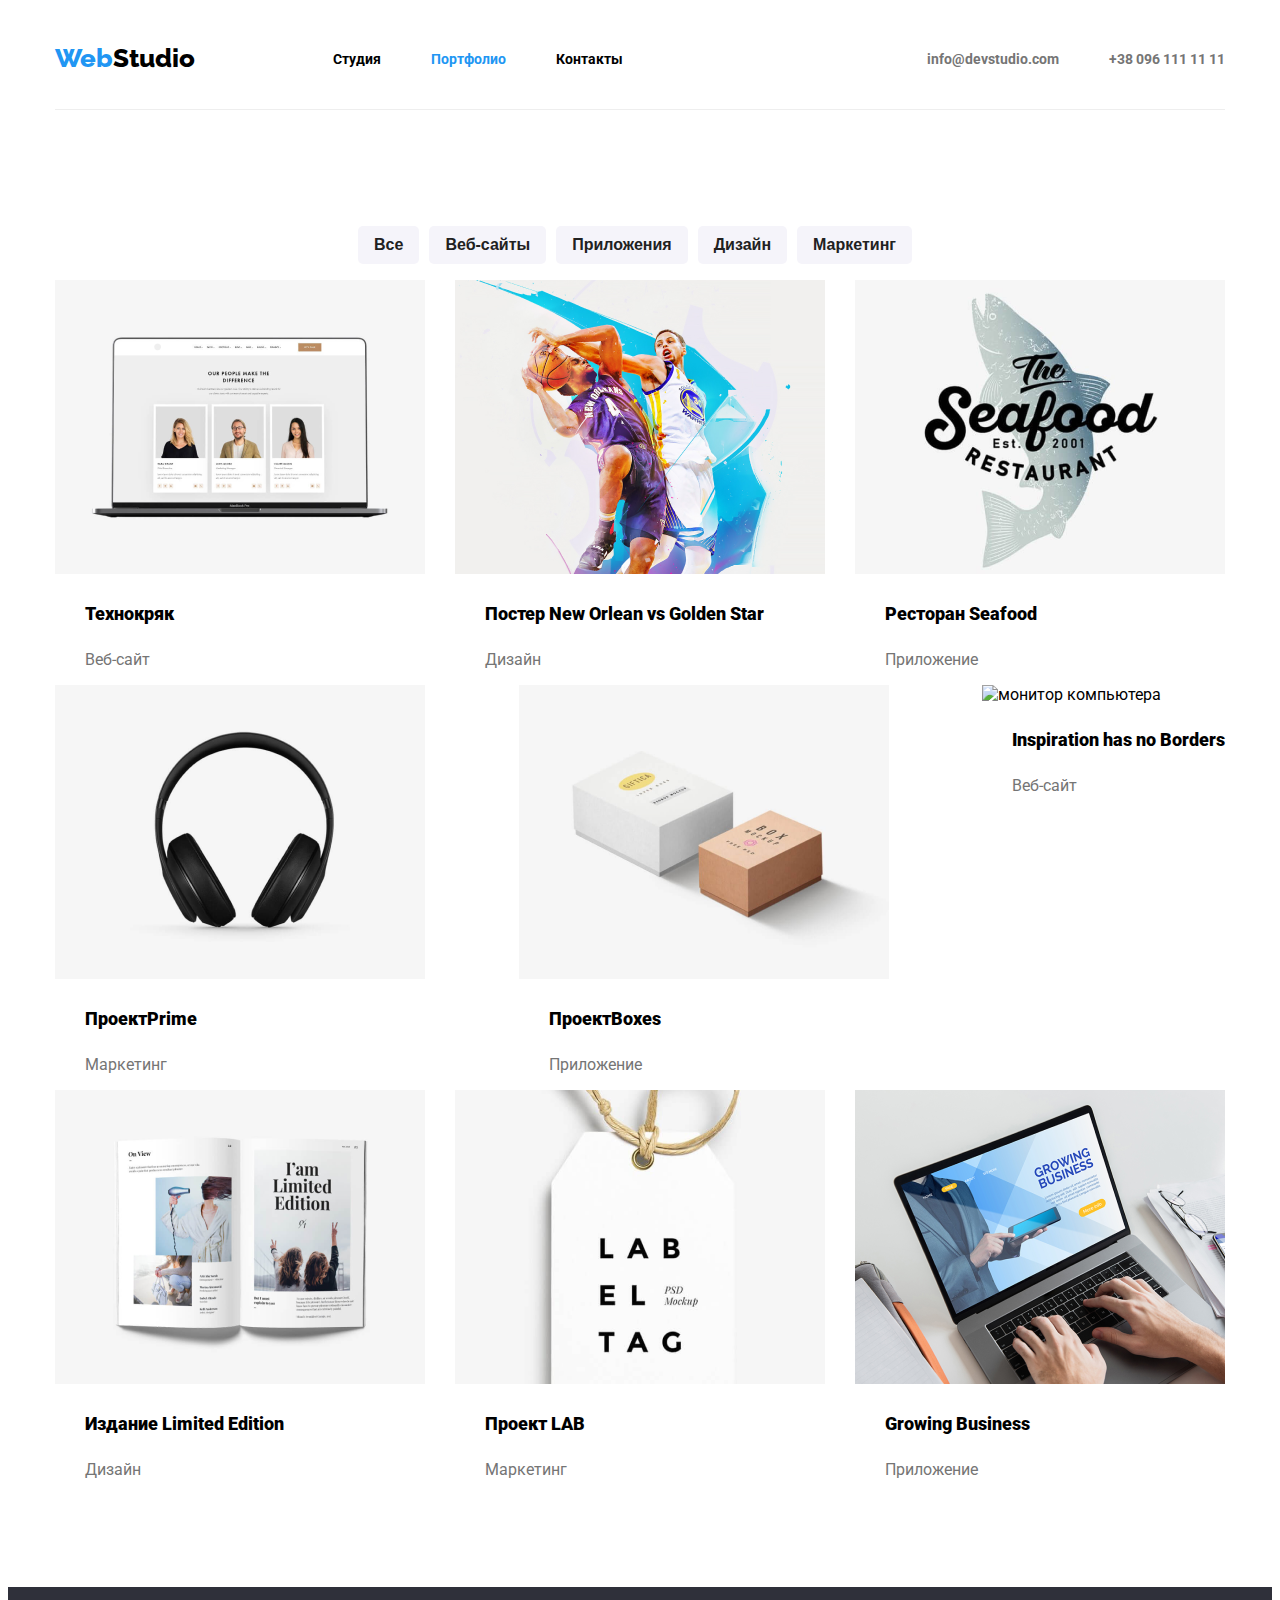
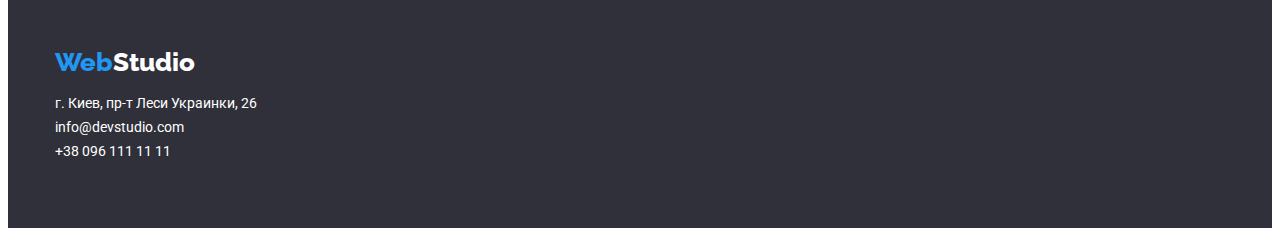
==== portfolio.htm @ d3f5d4e8 "1st commit" ====
<!DOCTYPE html>
<html lang="ru">
    <head>
        <meta charset="UTF-8">
        <link rel="stylesheet" href="https://cdnjs.cloudflare.com/ajax/libs/modern-normalize/1.0.0/modern-normalize.css"
            integrity="sha512-Zx6MlUMKSVJoQ+83OwhdILe8cSEsCzfqThJd7J/VA2UrK6Ctj85p+xzqfyuNXE5B1k25uUdmJ2OzItbBy9GHAQ=="
            crossorigin="anonymous" />
        <title lang="en">WebStudio_portfolio</title>
        <link rel="stylesheet" href="./CSS/styles1.css">
        <link href="https://fonts.googleapis.com/css2?family=Roboto:wght@400;500;700;900&display=swap" rel="stylesheet">
        <link href="https://fonts.googleapis.com/css2?family=Raleway:ital,wght@0,700;1,700&family=Roboto:wght@400;500;700;900&display=swap"
            rel="stylesheet">
    </head>
    <body>
        <header class="header-container">
            <nav class="header-left-navigation">
                <a href="" class="logo"><span>Web</span>Studio</a>
                <ul class="main-menu">
                    <li><a href="" class="main-menu-title"><b>Студия</b></a></li>
                    <li><a href="" class="main-menu-title current"><b>Портфолио</b></a></li>
                    <li><a href="" class="main-menu-title"><b>Контакты</b></a></li>
                </ul>
            </nav>
            <address class="header-address">
                <a class="header-right-navigation" href="mailto:info@devstudio.com"> info@devstudio.com</a>
                <a class="header-right-navigation" href="tel:+380961111111"> +38 096 111 11 11</a>
            </address>
        </header>
        <main class="main-portfolio">
            <section>
                <nav class="buttons">
                    <ul>
                        <li><button type="button">Все</button></li>
                        <li><button type="button">Веб-сайты</button></li>
                        <li><button type="button">Приложения</button></li>
                        <li><button type="button">Дизайн</button></li>
                        <li><button type="button">Маркетинг</button></li>
                    </ul>
                </nav>
                <ul class="pictures">
                    <li><a href=""><img src="./images_page2/technokriak.png" alt="лептоп" width="370" height="294"/>
                            <h3><b>Технокряк</b></h3>
                            <p>Веб-сайт</p></a>
                    </li>
                    <li><a href=""><img src="./images_page2/poster_new_orlean_vs_golden_star.png" alt="постер - Новый Орлеан" width="370" height="294" />
                            <h3> <b>Постер </b><b lang="en">New Orlean vs Golden Star</b></h3>
                            <p>Дизайн</p></a>
                    </li>
                    <li><a href=""><img src="./images_page2/restaurant_seafood.png" alt="постер - ресторан морепродуктов" width="370" height="294" />
                            <h3><b>Ресторан </b><b lang="en">Seafood</b></h3>
                            <p>Приложение</p></a>
                    </li>
                    <li><a href=""><img src="./images_page2/headphones.png" alt="наушники" width="370" height="294" />
                            <h3><b>Проект</b><b lang="en">Prime</b></h3>
                            <p>Маркетинг</p></a>
                    </li>
                    <li><a href=""><img src="./images_page2/project_boxes.png" alt="ящики" width="370" height="294" />
                            <h3><b>Проект</b><b lang="en">Boxes</b></h3>
                            <p>Приложение</p></a>
                    </li>
                    <li><a href=""><img src="./images_page2/inspiration_has_no_borders.png" alt="монитор компьютера" width="370" height="294" />
                            <h3><b lang="en">Inspiration has no Borders</b></h3>
                            <p>Веб-сайт</p></a>
                    </li>
                    <li><a href=""><img src="./images_page2/book.png" alt="книга" width="370" height="294" />
                            <h3><b>Издание </b><b lang="en">Limited Edition</b></h3>
                            <p>Дизайн</p></a>
                    </li>
                    <li><a href=""><img src="./images_page2/label.png" alt="бирка" width="370" height="294" />
                            <h3><b>Проект </b><b lang="en">LAB</b></h3>
                            <p>Маркетинг</p></a>
                    </li>
                    <li><a href=""><img src="./images_page2/lap_top.png" alt="сайт на экране компьютера" width="370" height="294" />
                            <h3><b lang="en">Growing Business</b></h3>
                            <p>Приложение</p></a>
                    </li>
                </ul>
            </section>
        </main>
        <footer>
            <div class="footer-container">
                <a href="" class="logo"> <span>Web</span>Studio</a>
                <address>
                    <ul>
                        <li>г. Киев, пр-т Леси Украинки, 26</li>
                        <li>
                            <a href="mailto:info@devstudio.com"> info@devstudio.com</a>
                        </li>
                        <li>
                            <a href="tel:+380961111111"> +38 096 111 11 11</a>
                        </li>
                    </ul>
                </address>
            </div>
        </footer>
    </body>
</html>
---- CSS/styles1.css ----
body {
  font-family: "Raleway", sans-serif;
  font-family: "Roboto", sans-serif;
  color: #212121;
}
a {
  text-decoration: none;
  color: #000000;
}
a:hover,
a:focus {
  color: #2196f3;
}
.header-container {
  width: 1170px;
  display: flex;
  justify-content: space-between;
  margin: 0 auto 5px;
  box-shadow: 0px 1px 0px 0px #eeeeee;
}
a.logo {
  width: 145px;
  height: 31px;
  color: #000000;
  font-family: "Raleway";
  line-height: normal;
  font-size: 26px;
  font-weight: 800;
  margin-right: 93px;
  padding-top: 10px;
}
.logo > span {
  color: #2196f3;
}
.header-left-navigation,
.header-address {
  display: flex;
  margin-top: 25px;
  margin-bottom: 25px;
}
.header-address {
  align-items: center;
  font-style: normal;
}
.header-right-navigation {
  font-size: 14px;
  line-height: normal;
  text-decoration: none;
  font-weight: 700;
  color: #757575;
}
.main-menu {
  display: flex;
  list-style: none;
}
.main-menu li .current {
  color: #2196f3;
}
.main-menu li:not(:last-child),
.header-right-navigation:not(:last-child) {
  margin-right: 50px;
}
.main-menu a {
  font-size: 14px;
  font-weight: 400;
}
.moto-container {
  background-color: #2f303a;
  width: 100%;
  height: 600px;
  display: flex;
  align-items: center;
  justify-content: center;
}
.moto-container > div {
  width: 600px;
  text-align: center;
}
.moto-container h1 {
  font-family: "Roboto";
  font-size: 44px;
  line-height: 1.364;
  letter-spacing: 0.04em;
  font-weight: 800;
  color: #ffff;
  text-align: center;
  text-transform: uppercase;
  margin-bottom: 50px;
}
.moto-container .button {
  color: #e5e5e5;
  background-color: #2196f3;
  font-size: 12px;
  font-weight: 900;
  line-height: 2.5;
  letter-spacing: 0.04em;
  padding: 16px 26px;
  border-radius: 5px;
}
.preferences-container {
  font-size: 14px;
  line-height: normal;
  display: flex;
  flex-direction: row;
  justify-content: space-between;
  text-align: left;
  list-style: none;
  width: 1170px;
  margin: auto;
  padding: 90px 0;
}
.preferences-container h2 {
  font-size: 14px;
  font-weight: 700;
  line-height: normal;
  text-align: left;
  text-transform: uppercase;
  color: #212121;
}
.preferences-container li {
  font-size: 14px;
  color: #757575;
  line-height: 1.714;
  font-weight: 400;
  padding-right: 30px;
}
.what-we-do-container {
  margin: 0 auto;
  width: 1170px;
}
.what-we-do-container h2 {
  text-align: center;
  font-size: 36px;
  font-weight: 700;
  letter-spacing: normal;
  margin: 0;
  padding-bottom: 30px;
}
.what-we-do-pictures {
  display: flex;
  flex-direction: row;
  justify-content: space-between;
  list-style: none;
  margin: 0;
  padding: 20px 0;
  width: 100%;
}
.our-team-container {
  background-color: #f5f4fa;
  width: 100%;
  align-items: center;
}
.our-team-container ul {
  margin: auto;
  padding: 0 0 94px 0;
  list-style: none;
  width: 1170px;
  display: flex;
}
.our-team-container h2 {
  text-align: center;
  font-size: 36px;
  font-weight: 700;
  padding-top: 94px;
}
.our-team-container figure {
  margin: 0;
  background-color: #ffffff;
  box-shadow: 2px 2px 4px -1px #757575;
  border-radius: 3px;
}
.our-team-container li {
  font-size: 16px;
  font-weight: 400;
  margin-right: 30px;
  text-align: center;
  padding: 20px 0;
}
.our-team-container p {
  color: #757575;
}
footer {
  background-color: #2f303a;
  width: 100%;
}
.footer-container {
  width: 1170px;
  display: flex;
  flex-direction: column;
  margin: 0 auto;
  padding: 50px 0px;
}
.footer-container ul a {
  text-decoration: none;

  color: #ffffff;
}
.footer-container a.logo {
  color: #ffffff;
}
.footer-container ul {
  list-style: none;
  text-decoration: none;
  color: #ffffff;
  font-size: 14px;
  font-weight: 400;
  line-height: 1.714;
  padding: 0;
}
.footer-container address {
  font-style: normal;
}

/* portfolio */

.main-portfolio {
  width: 1170px;
  display: flex;
  align-items: center;
  margin: auto;
  padding-top: 112px;
  padding-bottom: 76px;
}
.buttons ul {
  margin: 0 auto;
  padding: 0;
  list-style: none;
  width: 611px;
  display: flex;
  flex-direction: row;
  justify-content: space-between;
  justify-content: center;
}
.buttons button {
  width: auto;
  height: 38px;
  color: #212121;
  background-color: #f5f4fa;
  font-size: 16px;
  line-height: 26px;
  font-weight: 700;
  padding-left: 16px;
  padding-right: 16px;
  border-radius: 5px;
  margin-right: 10px;
  text-align: center;
  border-style: none;
}
button:hover,
button:focus {
  color: #ffffff;
  background-color: #2196f3;
  cursor: pointer;
}
.pictures {
  width: 1170px;
  display: flex;
  flex-wrap: wrap;
  justify-content: space-between;
  padding: 0;
}
.pictures li {
  list-style: none;
  display: flex;
}
.pictures p {
  color: #757575;
  font-size: 16px;
  padding-left: 30px;
}
.pictures h3 {
  font-size: 18px;
  font-weight: 700;
  line-height: 2;
  padding-left: 30px;
}
figure {
  margin: 0;
  background-color: #ffffff;
  border-style: solid;
  border-width: 1px;
  border-color: #eeeeee;
}
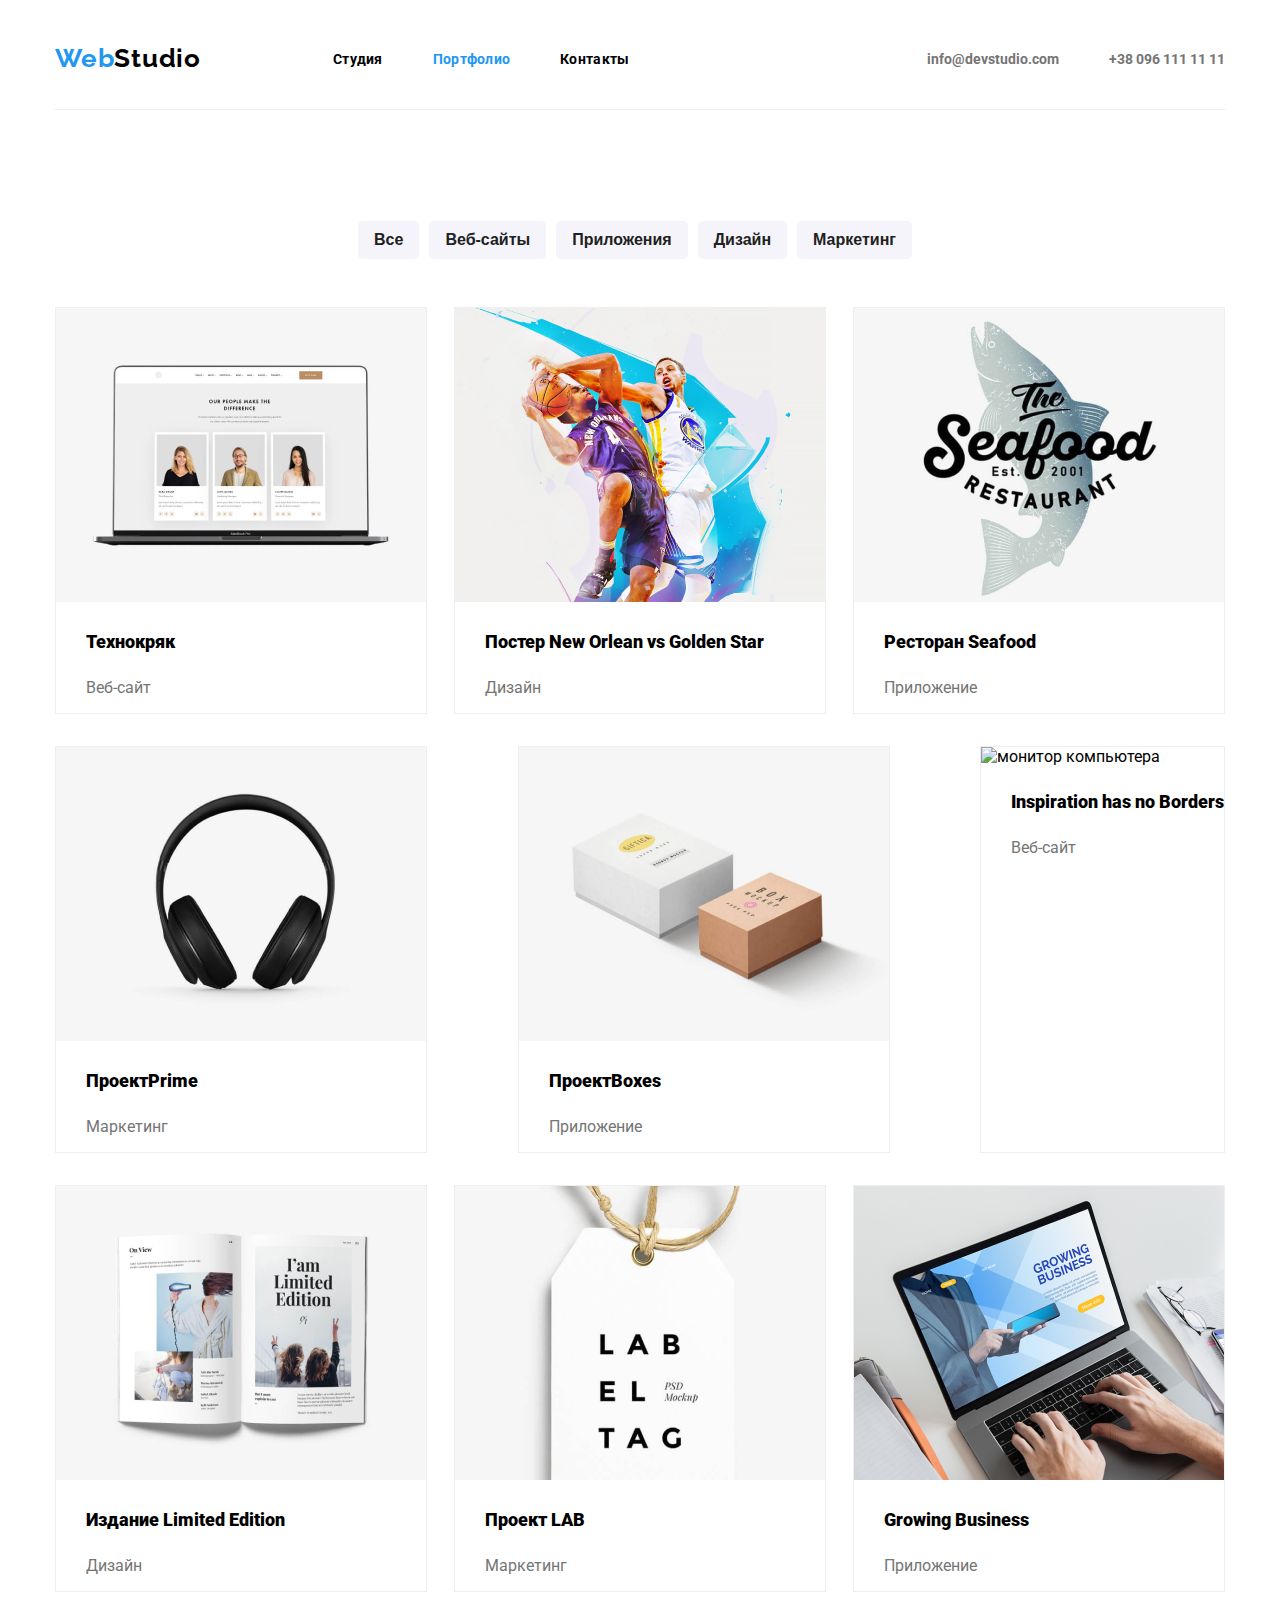
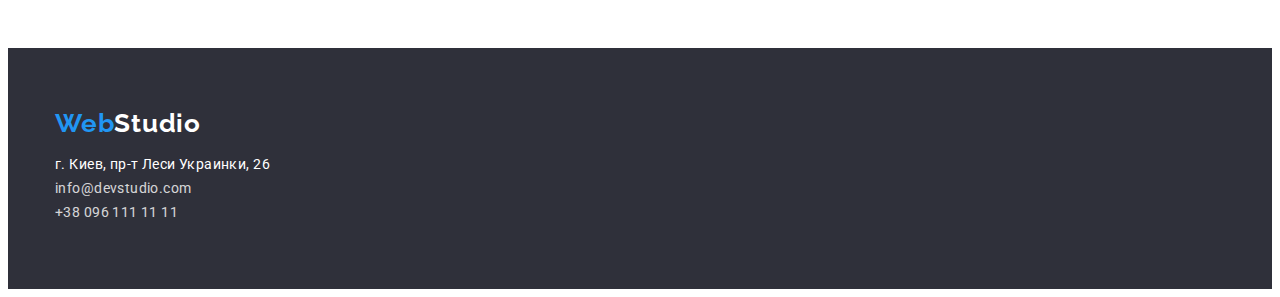
==== commit a0d1a186: "preferences-container p li" ====
--- a/portfolio.htm
+++ b/portfolio.htm
@@ -7,8 +7,8 @@
             crossorigin="anonymous" />
         <title lang="en">WebStudio_portfolio</title>
         <link rel="stylesheet" href="./CSS/styles1.css">
-        <link href="https://fonts.googleapis.com/css2?family=Roboto:wght@400;500;700;900&display=swap" rel="stylesheet">
-        <link href="https://fonts.googleapis.com/css2?family=Raleway:ital,wght@0,700;1,700&family=Roboto:wght@400;500;700;900&display=swap"
+        <link rel="preconnect" href="https://fonts.gstatic.com">
+        <link href="https://fonts.googleapis.com/css2?family=Raleway:wght@700&family=Roboto:wght@400;500;700;900&display=swap"
             rel="stylesheet">
     </head>
     <body>
@@ -16,9 +16,9 @@
             <nav class="header-left-navigation">
                 <a href="" class="logo"><span>Web</span>Studio</a>
                 <ul class="main-menu">
-                    <li><a href="" class="main-menu-title"><b>Студия</b></a></li>
-                    <li><a href="" class="main-menu-title current"><b>Портфолио</b></a></li>
-                    <li><a href="" class="main-menu-title"><b>Контакты</b></a></li>
+                    <li><a href="./index.htm" class="main-menu-title"><b>Студия</b></a></li>
+                    <li><a href="./portfolio.htm" class="main-menu-title current"><b>Портфолио</b></a></li>
+                    <li><a href="#" class="main-menu-title"><b>Контакты</b></a></li>
                 </ul>
             </nav>
             <address class="header-address">
--- a/CSS/styles1.css
+++ b/CSS/styles1.css
@@ -1,3 +1,7 @@
+:root {
+  --primary-text-color: color: #212121;
+  --primary-background-color: color: #E5E5E5;
+}
 body {
   font-family: "Raleway", sans-serif;
   font-family: "Roboto", sans-serif;
@@ -11,11 +15,16 @@
 a:focus {
   color: #2196f3;
 }
+h1,
+h2,
+h3 {
+  font-family: "Roboto";
+}
 .header-container {
   width: 1170px;
   display: flex;
   justify-content: space-between;
-  margin: 0 auto 5px;
+  margin: 0 auto;
   box-shadow: 0px 1px 0px 0px #eeeeee;
 }
 a.logo {
@@ -25,7 +34,8 @@
   font-family: "Raleway";
   line-height: normal;
   font-size: 26px;
-  font-weight: 800;
+  font-weight: 700;
+  letter-spacing: 0.03em;
   margin-right: 93px;
   padding-top: 10px;
 }
@@ -63,6 +73,7 @@
 .main-menu a {
   font-size: 14px;
   font-weight: 400;
+  letter-spacing: 0.02em;
 }
 .moto-container {
   background-color: #2f303a;
@@ -73,14 +84,13 @@
   justify-content: center;
 }
 .moto-container > div {
-  width: 600px;
+  width: 700px;
   text-align: center;
 }
 .moto-container h1 {
-  font-family: "Roboto";
   font-size: 44px;
   line-height: 1.364;
-  letter-spacing: 0.04em;
+  letter-spacing: 0.06em;
   font-weight: 800;
   color: #ffff;
   text-align: center;
@@ -93,13 +103,11 @@
   font-size: 12px;
   font-weight: 900;
   line-height: 2.5;
-  letter-spacing: 0.04em;
+  letter-spacing: 0.06em;
   padding: 16px 26px;
   border-radius: 5px;
 }
 .preferences-container {
-  font-size: 14px;
-  line-height: normal;
   display: flex;
   flex-direction: row;
   justify-content: space-between;
@@ -113,6 +121,7 @@
   font-size: 14px;
   font-weight: 700;
   line-height: normal;
+  letter-spacing: 0.03em;
   text-align: left;
   text-transform: uppercase;
   color: #212121;
@@ -122,6 +131,7 @@
   color: #757575;
   line-height: 1.714;
   font-weight: 400;
+  letter-spacing: 0.03em;
   padding-right: 30px;
 }
 .what-we-do-container {
@@ -132,7 +142,7 @@
   text-align: center;
   font-size: 36px;
   font-weight: 700;
-  letter-spacing: normal;
+  letter-spacing: 0.03em;
   margin: 0;
   padding-bottom: 30px;
 }
@@ -161,9 +171,10 @@
   text-align: center;
   font-size: 36px;
   font-weight: 700;
+  letter-spacing: 0.03em;
   padding-top: 94px;
 }
-.our-team-container figure {
+.our-team-container a {
   margin: 0;
   background-color: #ffffff;
   box-shadow: 2px 2px 4px -1px #757575;
@@ -172,12 +183,14 @@
 .our-team-container li {
   font-size: 16px;
   font-weight: 400;
+  letter-spacing: 0.03em;
   margin-right: 30px;
   text-align: center;
   padding: 20px 0;
 }
 .our-team-container p {
   color: #757575;
+  letter-spacing: 0.03em;
 }
 footer {
   background-color: #2f303a;
@@ -192,8 +205,10 @@
 }
 .footer-container ul a {
   text-decoration: none;
-
   color: #ffffff;
+}
+.footer-container li a {
+  opacity: 80%;
 }
 .footer-container a.logo {
   color: #ffffff;
@@ -205,6 +220,7 @@
   font-size: 14px;
   font-weight: 400;
   line-height: 1.714;
+  letter-spacing: 0.03em;
   padding: 0;
 }
 .footer-container address {
@@ -219,7 +235,6 @@
   align-items: center;
   margin: auto;
   padding-top: 112px;
-  padding-bottom: 76px;
 }
 .buttons ul {
   margin: 0 auto;
@@ -258,10 +273,15 @@
   flex-wrap: wrap;
   justify-content: space-between;
   padding: 0;
+  margin-bottom: 56px;
 }
 .pictures li {
   list-style: none;
   display: flex;
+  border-style: solid;
+  border-width: 1px;
+  border-color: #eeeeee;
+  margin-top: 32px;
 }
 .pictures p {
   color: #757575;
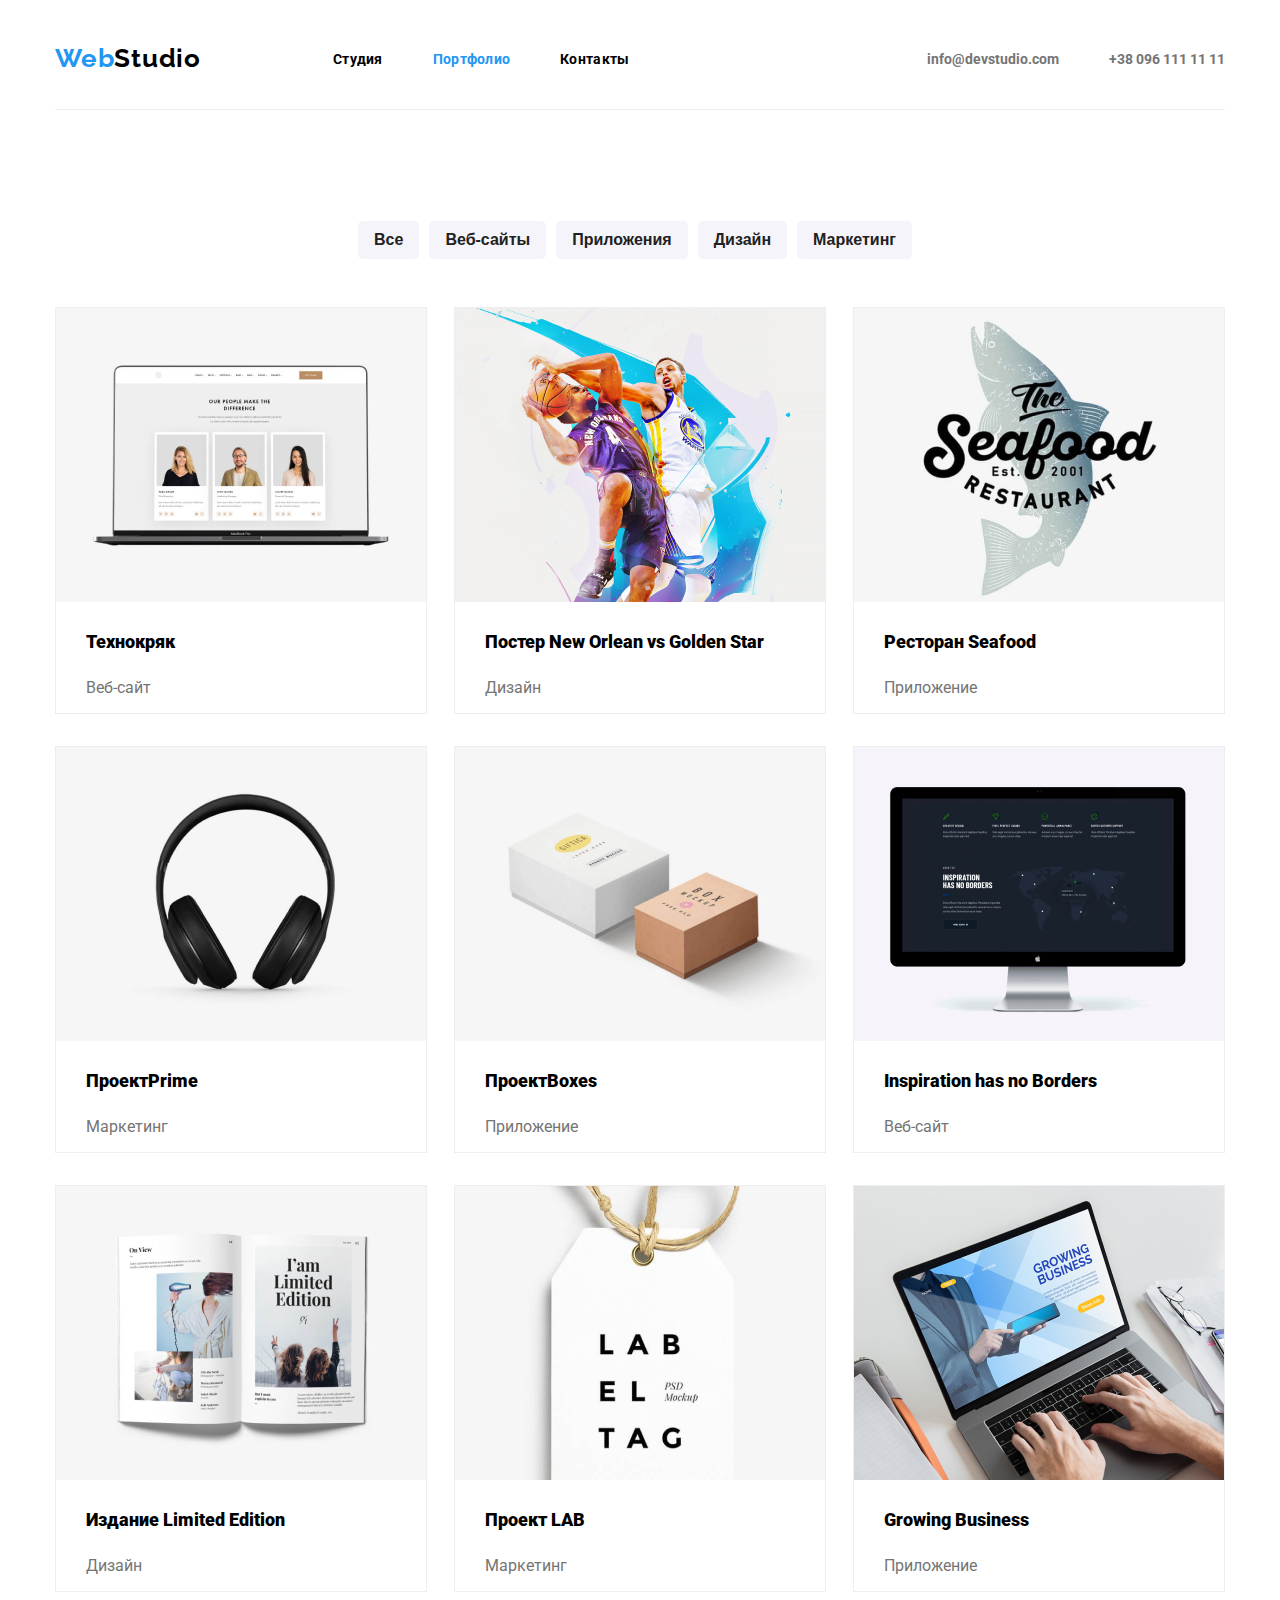
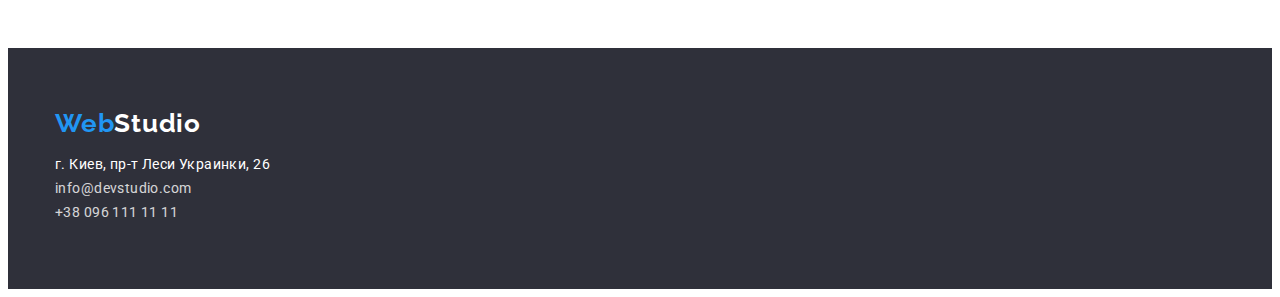
==== commit 4a0dacd5: "solving img link issue" ====
--- a/portfolio.htm
+++ b/portfolio.htm
@@ -46,7 +46,7 @@
                             <h3> <b>Постер </b><b lang="en">New Orlean vs Golden Star</b></h3>
                             <p>Дизайн</p></a>
                     </li>
-                    <li><a href=""><img src="./images_page2/restaurant_seafood.png" alt="постер - ресторан морепродуктов" width="370" height="294" />
+                    <li><a href=""><img src="./images_page2/restaurant_seafood.png" alt="постер-ресторан морепродуктов" width="370" height="294" />
                             <h3><b>Ресторан </b><b lang="en">Seafood</b></h3>
                             <p>Приложение</p></a>
                     </li>
@@ -58,7 +58,7 @@
                             <h3><b>Проект</b><b lang="en">Boxes</b></h3>
                             <p>Приложение</p></a>
                     </li>
-                    <li><a href=""><img src="./images_page2/inspiration_has_no_borders.png" alt="монитор компьютера" width="370" height="294" />
+                    <li><a href=""><img src="./images_page2/inspiration_has_noborders.png" alt="монитор компьютера" width="370" height="294" />
                             <h3><b lang="en">Inspiration has no Borders</b></h3>
                             <p>Веб-сайт</p></a>
                     </li>
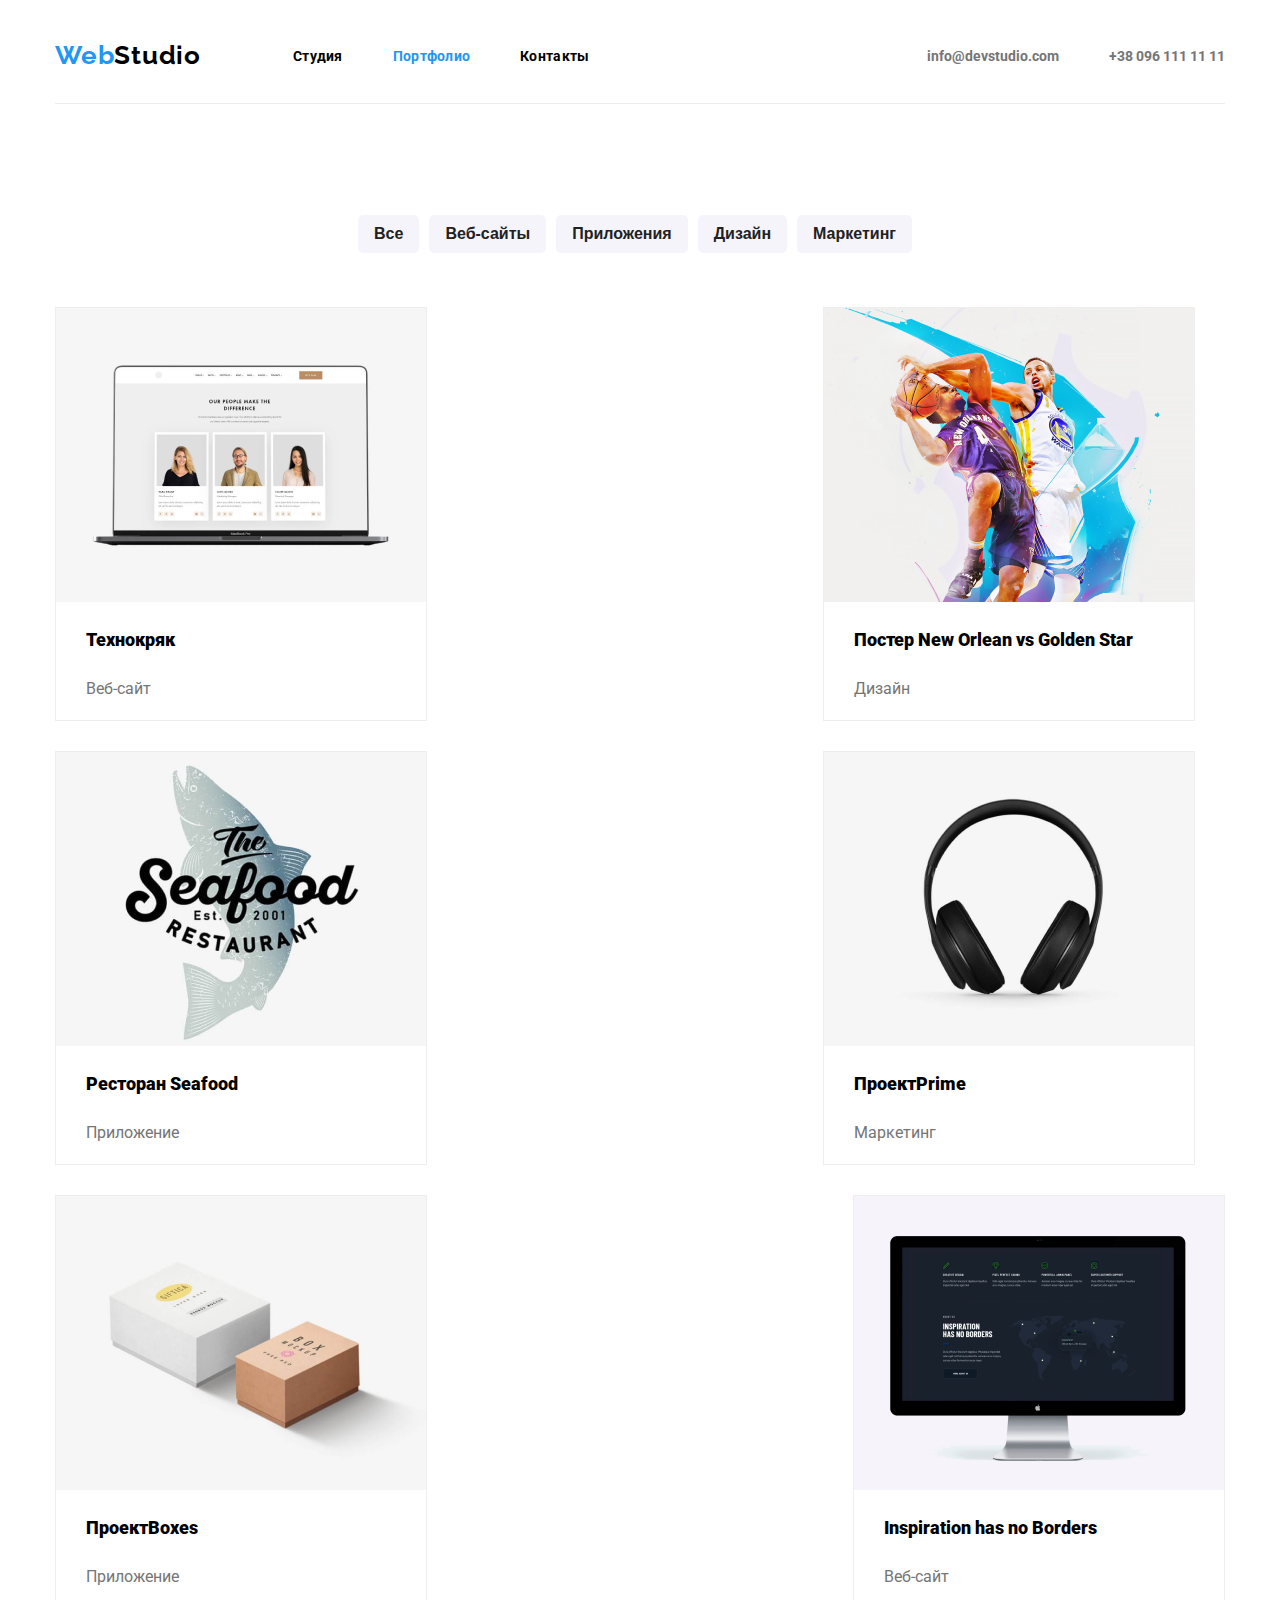
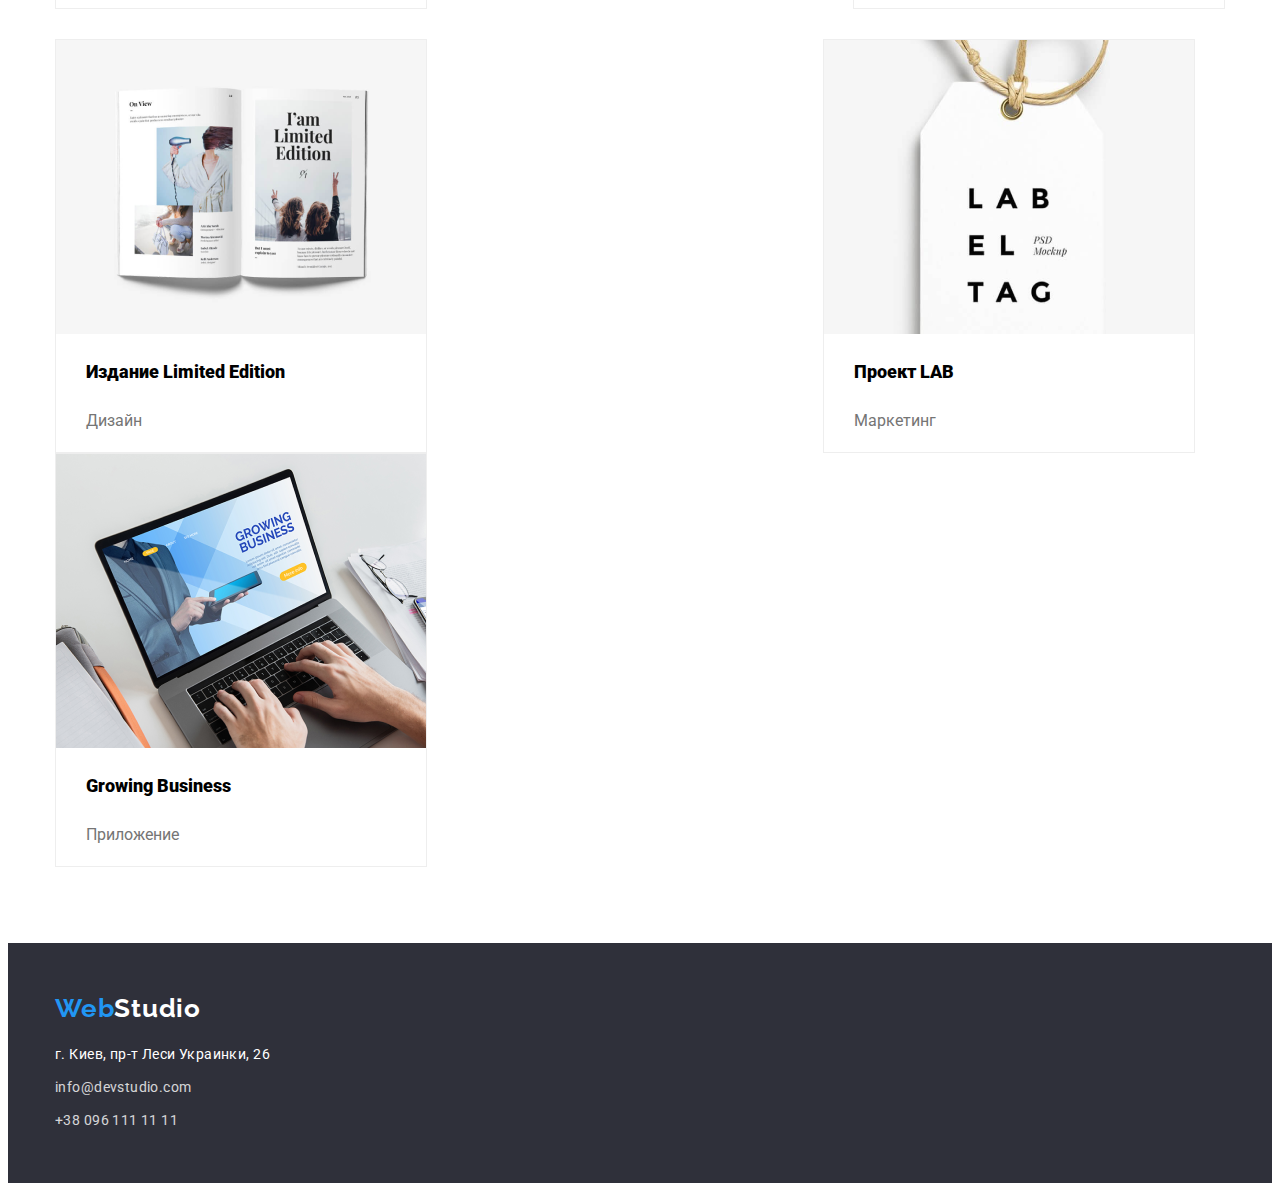
==== commit 6c2db31e: "HomeWork#3 first commit" ====
--- a/portfolio.htm
+++ b/portfolio.htm
@@ -6,10 +6,11 @@
             integrity="sha512-Zx6MlUMKSVJoQ+83OwhdILe8cSEsCzfqThJd7J/VA2UrK6Ctj85p+xzqfyuNXE5B1k25uUdmJ2OzItbBy9GHAQ=="
             crossorigin="anonymous" />
         <title lang="en">WebStudio_portfolio</title>
-        <link rel="stylesheet" href="./CSS/styles1.css">
+
         <link rel="preconnect" href="https://fonts.gstatic.com">
         <link href="https://fonts.googleapis.com/css2?family=Raleway:wght@700&family=Roboto:wght@400;500;700;900&display=swap"
             rel="stylesheet">
+        <link rel="stylesheet" href="./CSS/styles1.css">
     </head>
     <body>
         <header class="header-container">
--- a/CSS/styles1.css
+++ b/CSS/styles1.css
@@ -19,11 +19,17 @@
 h2,
 h3 {
   font-family: "Roboto";
+  margin: 0;
+}
+ul{
+  margin: 0;
+}
+img{
+  display:block;
 }
 .header-container {
   width: 1170px;
   display: flex;
-  justify-content: space-between;
   margin: 0 auto;
   box-shadow: 0px 1px 0px 0px #eeeeee;
 }
@@ -37,7 +43,6 @@
   font-weight: 700;
   letter-spacing: 0.03em;
   margin-right: 93px;
-  padding-top: 10px;
 }
 .logo > span {
   color: #2196f3;
@@ -45,12 +50,14 @@
 .header-left-navigation,
 .header-address {
   display: flex;
-  margin-top: 25px;
-  margin-bottom: 25px;
+  align-items: center;
+  margin-top: 32px;
+  margin-bottom: 32px;
 }
 .header-address {
   align-items: center;
   font-style: normal;
+  margin-left: auto;
 }
 .header-right-navigation {
   font-size: 14px;
@@ -62,6 +69,8 @@
 .main-menu {
   display: flex;
   list-style: none;
+  margin: 0;
+  padding: 0;
 }
 .main-menu li .current {
   color: #2196f3;
@@ -94,17 +103,22 @@
   font-weight: 800;
   color: #ffff;
   text-align: center;
+  justify-content: center;
   text-transform: uppercase;
   margin-bottom: 50px;
 }
 .moto-container .button {
+  display: inline-block;
+  align-content:space-around;
+  width: 200px;
+  height: 50px;
   color: #e5e5e5;
   background-color: #2196f3;
   font-size: 12px;
-  font-weight: 900;
+  font-weight: 700;
+  padding-top: 10px;
   line-height: 2.5;
   letter-spacing: 0.06em;
-  padding: 16px 26px;
   border-radius: 5px;
 }
 .preferences-container {
@@ -114,8 +128,8 @@
   text-align: left;
   list-style: none;
   width: 1170px;
-  margin: auto;
-  padding: 90px 0;
+  margin: 103px auto 93px;
+  padding: 0;
 }
 .preferences-container h2 {
   font-size: 14px;
@@ -127,12 +141,15 @@
   color: #212121;
 }
 .preferences-container li {
+  width: 270px;
+  height: 93px;
   font-size: 14px;
   color: #757575;
   line-height: 1.714;
   font-weight: 400;
-  letter-spacing: 0.03em;
-  padding-right: 30px;
+}
+.preferences-container li:not(:last-child){
+  margin-right: 30px;
 }
 .what-we-do-container {
   margin: 0 auto;
@@ -159,6 +176,7 @@
   background-color: #f5f4fa;
   width: 100%;
   align-items: center;
+  margin-top: 74px;
 }
 .our-team-container ul {
   margin: auto;
@@ -173,20 +191,25 @@
   font-weight: 700;
   letter-spacing: 0.03em;
   padding-top: 94px;
-}
-.our-team-container a {
-  margin: 0;
+  margin-bottom: 50px;
+}
+.our-team-container li {
+  text-align: center;
+  border-style: solid;
+  border-width: 1px;
+  border-color: #eeeeee;
   background-color: #ffffff;
   box-shadow: 2px 2px 4px -1px #757575;
   border-radius: 3px;
 }
-.our-team-container li {
+.our-team-container li:not(:last-child){
+  margin-right: 30px;
+}
+.our-team-container li h3 {
   font-size: 16px;
-  font-weight: 400;
-  letter-spacing: 0.03em;
-  margin-right: 30px;
-  text-align: center;
-  padding: 20px 0;
+  font-weight: 400px;
+  letter-spacing: 0.03em;
+  margin-top: 30px;
 }
 .our-team-container p {
   color: #757575;
@@ -198,14 +221,14 @@
 }
 .footer-container {
   width: 1170px;
-  display: flex;
-  flex-direction: column;
   margin: 0 auto;
-  padding: 50px 0px;
+  padding-top: 50px;
 }
 .footer-container ul a {
+  display: inline-block;
   text-decoration: none;
   color: #ffffff;
+  margin-top: 9px;
 }
 .footer-container li a {
   opacity: 80%;
@@ -221,7 +244,7 @@
   font-weight: 400;
   line-height: 1.714;
   letter-spacing: 0.03em;
-  padding: 0;
+  padding: 20px 0px 50px;
 }
 .footer-container address {
   font-style: normal;
@@ -237,7 +260,7 @@
   padding-top: 112px;
 }
 .buttons ul {
-  margin: 0 auto;
+  margin: auto;
   padding: 0;
   list-style: none;
   width: 611px;
@@ -245,6 +268,7 @@
   flex-direction: row;
   justify-content: space-between;
   justify-content: center;
+  margin-bottom: 54px;
 }
 .buttons button {
   width: auto;
@@ -252,7 +276,7 @@
   color: #212121;
   background-color: #f5f4fa;
   font-size: 16px;
-  line-height: 26px;
+  line-height: 1.63;
   font-weight: 700;
   padding-left: 16px;
   padding-right: 16px;
@@ -273,31 +297,44 @@
   flex-wrap: wrap;
   justify-content: space-between;
   padding: 0;
-  margin-bottom: 56px;
+  padding-bottom: 76px;
+}
+.pictures li:nth-child(3n){
+  margin-right: 0;
+}
+.pictures li:nth-last-child(-n + 3){
+  margin-bottom: 0;
 }
 .pictures li {
+  width: 370px;
   list-style: none;
   display: flex;
   border-style: solid;
   border-width: 1px;
   border-color: #eeeeee;
-  margin-top: 32px;
+  margin-bottom: 30px;
+  margin-right: 30px;
+}
+/*.pictures li {
+  width: calc((100%-60px)/3);
+  list-style: none;
+  display: flex;
+  border-style: solid;
+  border-width: 1px;
+  border-color: #eeeeee;
+  margin-bottom: 30px;
+  margin-right: 30px;
+}*/
+.pictures h3 {
+  font-size: 18px;
+  font-weight: 700;
+  line-height: 2;
+  padding-left: 30px;
+  margin-top: 20px;
 }
 .pictures p {
   color: #757575;
   font-size: 16px;
+  line-height: 1.88;
   padding-left: 30px;
 }
-.pictures h3 {
-  font-size: 18px;
-  font-weight: 700;
-  line-height: 2;
-  padding-left: 30px;
-}
-figure {
-  margin: 0;
-  background-color: #ffffff;
-  border-style: solid;
-  border-width: 1px;
-  border-color: #eeeeee;
-}
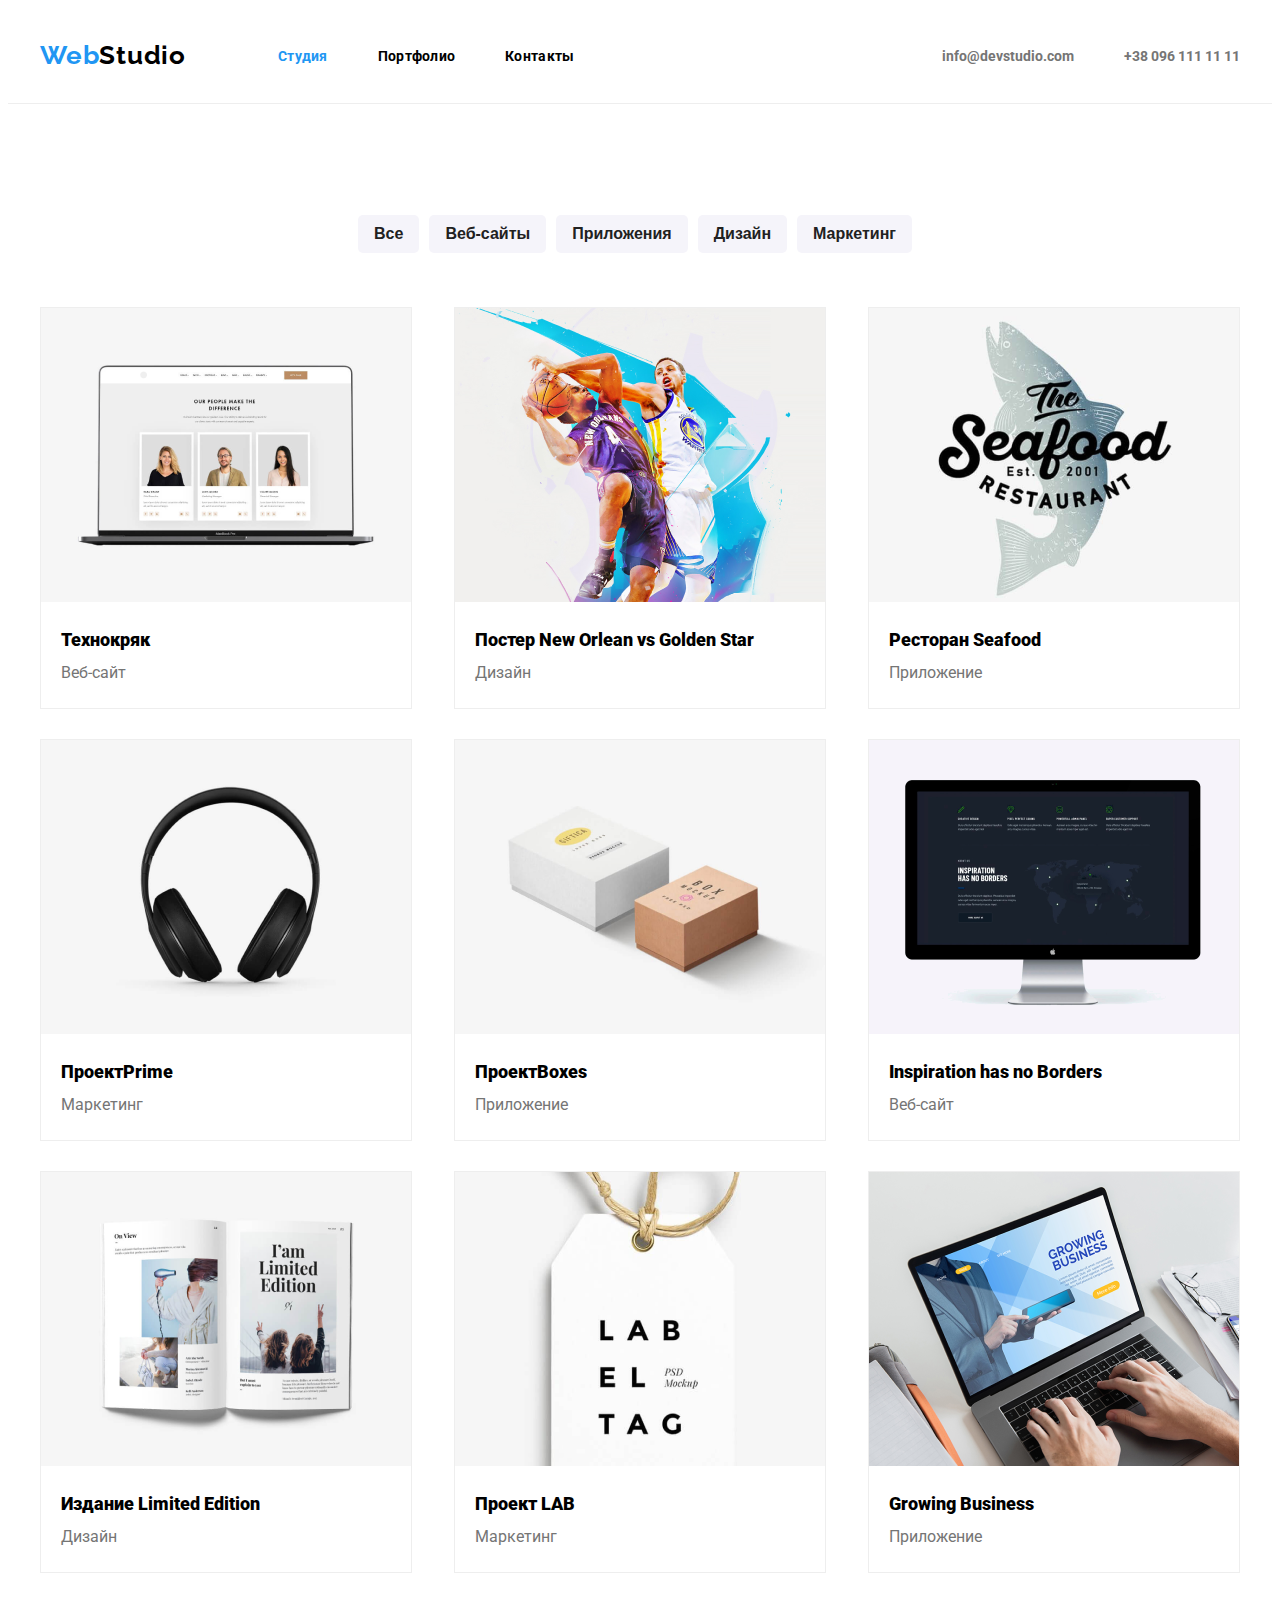
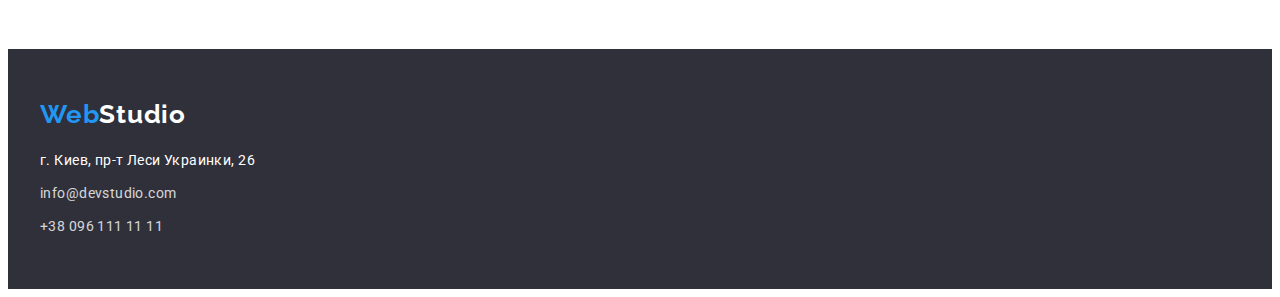
==== commit b6054f44: "update" ====
--- a/portfolio.htm
+++ b/portfolio.htm
@@ -13,22 +13,24 @@
         <link rel="stylesheet" href="./CSS/styles1.css">
     </head>
     <body>
-        <header class="header-container">
-            <nav class="header-left-navigation">
-                <a href="" class="logo"><span>Web</span>Studio</a>
-                <ul class="main-menu">
-                    <li><a href="./index.htm" class="main-menu-title"><b>Студия</b></a></li>
-                    <li><a href="./portfolio.htm" class="main-menu-title current"><b>Портфолио</b></a></li>
-                    <li><a href="#" class="main-menu-title"><b>Контакты</b></a></li>
-                </ul>
-            </nav>
-            <address class="header-address">
+        <section class="header">
+            <header class="header-container">
+                <nav class="header-left-navigation">
+                    <a href="" class="logo"><span>Web</span>Studio</a>
+                    <ul class="main-menu">
+                        <li><a href="./index.htm" class="main-menu-title current"><b>Студия</b></a></li>
+                        <li><a href="./portfolio.htm" class="main-menu-title"><b>Портфолио</b></a></li>
+                        <li><a href="#" class="main-menu-title"><b>Контакты</b></a></li>
+                    </ul>
+                </nav>
+                <address class="header-address">
                 <a class="header-right-navigation" href="mailto:info@devstudio.com"> info@devstudio.com</a>
                 <a class="header-right-navigation" href="tel:+380961111111"> +38 096 111 11 11</a>
-            </address>
-        </header>
-        <main class="main-portfolio">
-            <section>
+                </address>
+            </header>
+        </section>
+        <main>
+            <section class="portfolio">
                 <nav class="buttons">
                     <ul>
                         <li><button type="button">Все</button></li>
@@ -38,47 +40,67 @@
                         <li><button type="button">Маркетинг</button></li>
                     </ul>
                 </nav>
-                <ul class="pictures">
-                    <li><a href=""><img src="./images_page2/technokriak.png" alt="лептоп" width="370" height="294"/>
-                            <h3><b>Технокряк</b></h3>
-                            <p>Веб-сайт</p></a>
-                    </li>
-                    <li><a href=""><img src="./images_page2/poster_new_orlean_vs_golden_star.png" alt="постер - Новый Орлеан" width="370" height="294" />
-                            <h3> <b>Постер </b><b lang="en">New Orlean vs Golden Star</b></h3>
-                            <p>Дизайн</p></a>
-                    </li>
-                    <li><a href=""><img src="./images_page2/restaurant_seafood.png" alt="постер-ресторан морепродуктов" width="370" height="294" />
-                            <h3><b>Ресторан </b><b lang="en">Seafood</b></h3>
-                            <p>Приложение</p></a>
-                    </li>
-                    <li><a href=""><img src="./images_page2/headphones.png" alt="наушники" width="370" height="294" />
-                            <h3><b>Проект</b><b lang="en">Prime</b></h3>
-                            <p>Маркетинг</p></a>
-                    </li>
-                    <li><a href=""><img src="./images_page2/project_boxes.png" alt="ящики" width="370" height="294" />
-                            <h3><b>Проект</b><b lang="en">Boxes</b></h3>
-                            <p>Приложение</p></a>
-                    </li>
-                    <li><a href=""><img src="./images_page2/inspiration_has_noborders.png" alt="монитор компьютера" width="370" height="294" />
-                            <h3><b lang="en">Inspiration has no Borders</b></h3>
-                            <p>Веб-сайт</p></a>
-                    </li>
-                    <li><a href=""><img src="./images_page2/book.png" alt="книга" width="370" height="294" />
-                            <h3><b>Издание </b><b lang="en">Limited Edition</b></h3>
-                            <p>Дизайн</p></a>
-                    </li>
-                    <li><a href=""><img src="./images_page2/label.png" alt="бирка" width="370" height="294" />
-                            <h3><b>Проект </b><b lang="en">LAB</b></h3>
-                            <p>Маркетинг</p></a>
-                    </li>
-                    <li><a href=""><img src="./images_page2/lap_top.png" alt="сайт на экране компьютера" width="370" height="294" />
-                            <h3><b lang="en">Growing Business</b></h3>
-                            <p>Приложение</p></a>
-                    </li>
-                </ul>
+                <div class="pictures">
+                    <ul>
+                        <li><a href=""><img src="./images_page2/technokriak.png" alt="лептоп" width="370" height="294"/>
+                            <div class="pictures-tittle">
+                                <h3><b>Технокряк</b></h3>
+                                <p>Веб-сайт</p></a>
+                            </div>
+                        </li>
+                        <li><a href=""><img src="./images_page2/poster_new_orlean_vs_golden_star.png" alt="постер - Новый Орлеан" width="370" height="294" />
+                            <div class="pictures-tittle">
+                                <h3> <b>Постер </b><b lang="en">New Orlean vs Golden Star</b></h3>
+                                <p>Дизайн</p></a>
+                            </div>
+                        </li>
+                        <li><a href=""><img src="./images_page2/restaurant_seafood.png" alt="постер-ресторан морепродуктов" width="370" height="294" />
+                            <div class="pictures-tittle">
+                                <h3><b>Ресторан </b><b lang="en">Seafood</b></h3>
+                                <p>Приложение</p></a>
+                            </div>
+                        </li>
+                        <li><a href=""><img src="./images_page2/headphones.png" alt="наушники" width="370" height="294" />
+                            <div class="pictures-tittle">
+                                <h3><b>Проект</b><b lang="en">Prime</b></h3>
+                                <p>Маркетинг</p></a>
+                            </div>
+                        </li>
+                        <li><a href=""><img src="./images_page2/project_boxes.png" alt="ящики" width="370" height="294" />
+                            <div class="pictures-tittle">
+                                <h3><b>Проект</b><b lang="en">Boxes</b></h3>
+                                <p>Приложение</p></a>
+                            </div>
+                        </li>
+                        <li><a href=""><img src="./images_page2/inspiration_has_noborders.png" alt="монитор компьютера" width="370" height="294" />
+                            <div class="pictures-tittle">
+                                <h3><b lang="en">Inspiration has no Borders</b></h3>
+                                <p>Веб-сайт</p></a>
+                            </div>
+                        </li>
+                        <li><a href=""><img src="./images_page2/book.png" alt="книга" width="370" height="294" />
+                            <div class="pictures-tittle">
+                                <h3><b>Издание </b><b lang="en">Limited Edition</b></h3>
+                                <p>Дизайн</p></a>
+                            </div>
+                        </li>
+                        <li><a href=""><img src="./images_page2/label.png" alt="бирка" width="370" height="294" />
+                            <div class="pictures-tittle">
+                                <h3><b>Проект </b><b lang="en">LAB</b></h3>
+                                <p>Маркетинг</p></a>
+                            </div>
+                        </li>
+                        <li><a href=""><img src="./images_page2/lap_top.png" alt="сайт на экране компьютера" width="370" height="294" />
+                            <div class="pictures-tittle">
+                                <h3><b lang="en">Growing Business</b></h3>
+                                <p>Приложение</p></a>
+                            </div>
+                        </li>
+                    </ul>
+                </div>
             </section>
         </main>
-        <footer>
+        <footer class="footer">
             <div class="footer-container">
                 <a href="" class="logo"> <span>Web</span>Studio</a>
                 <address>
--- a/CSS/styles1.css
+++ b/CSS/styles1.css
@@ -23,15 +23,21 @@
 }
 ul{
   margin: 0;
+  padding: 0;
 }
 img{
   display:block;
 }
+.header{
+  box-shadow: 0px 1px 0px 0px #eeeeee;
+}
 .header-container {
-  width: 1170px;
-  display: flex;
-  margin: 0 auto;
-  box-shadow: 0px 1px 0px 0px #eeeeee;
+  width: 1200px;
+  display: flex;
+  padding-left: 15px;
+  padding-right: 15px;
+  margin-left: auto;
+  margin-right: auto;
 }
 a.logo {
   width: 145px;
@@ -69,8 +75,7 @@
 .main-menu {
   display: flex;
   list-style: none;
-  margin: 0;
-  padding: 0;
+  margin: auto;
 }
 .main-menu li .current {
   color: #2196f3;
@@ -84,17 +89,21 @@
   font-weight: 400;
   letter-spacing: 0.02em;
 }
+.moto-section{
+  background-color: #2f303a;
+  width: 100%;
+  height: 600px;
+  display: flex;
+  align-items: center;
+  justify-content: center;
+}
 .moto-container {
-  background-color: #2f303a;
-  width: 100%;
-  height: 600px;
+  width: 696px;
   display: flex;
   align-items: center;
   justify-content: center;
-}
-.moto-container > div {
-  width: 700px;
-  text-align: center;
+  text-align: center;
+  flex-wrap: wrap;
 }
 .moto-container h1 {
   font-size: 44px;
@@ -102,8 +111,6 @@
   letter-spacing: 0.06em;
   font-weight: 800;
   color: #ffff;
-  text-align: center;
-  justify-content: center;
   text-transform: uppercase;
   margin-bottom: 50px;
 }
@@ -121,15 +128,17 @@
   letter-spacing: 0.06em;
   border-radius: 5px;
 }
-.preferences-container {
+.preferences{
+  width: 1200px;
+  padding-left: 15px;
+  padding-right: 15px;
+  margin: 103px auto 93px;
+}
+.preferences-container ul {
   display: flex;
   flex-direction: row;
   justify-content: space-between;
-  text-align: left;
-  list-style: none;
-  width: 1170px;
-  margin: 103px auto 93px;
-  padding: 0;
+  list-style: none;
 }
 .preferences-container h2 {
   font-size: 14px;
@@ -147,14 +156,22 @@
   color: #757575;
   line-height: 1.714;
   font-weight: 400;
+  text-align: left;
 }
 .preferences-container li:not(:last-child){
   margin-right: 30px;
 }
+.what-we-do{
+  width: 1200px;
+  padding-left: 15px;
+  padding-right: 15px;
+  margin-left: auto;
+  margin-right: auto;
+}
 .what-we-do-container {
-  margin: 0 auto;
-  width: 1170px;
-}
+
+}
+
 .what-we-do-container h2 {
   text-align: center;
   font-size: 36px;
@@ -172,17 +189,20 @@
   padding: 20px 0;
   width: 100%;
 }
+.our-team{
+  background-color: #f5f4fa;
+  width: 100%;
+  align-items: center;
+  margin-top: 74px;
+}
 .our-team-container {
-  background-color: #f5f4fa;
-  width: 100%;
-  align-items: center;
-  margin-top: 74px;
+ width: 1200px;
+ padding: 94px 15px 90px 15px;
+ margin-left: auto;
+ margin-right: auto;
 }
 .our-team-container ul {
-  margin: auto;
-  padding: 0 0 94px 0;
-  list-style: none;
-  width: 1170px;
+  list-style: none;
   display: flex;
 }
 .our-team-container h2 {
@@ -190,7 +210,6 @@
   font-size: 36px;
   font-weight: 700;
   letter-spacing: 0.03em;
-  padding-top: 94px;
   margin-bottom: 50px;
 }
 .our-team-container li {
@@ -199,30 +218,39 @@
   border-width: 1px;
   border-color: #eeeeee;
   background-color: #ffffff;
-  box-shadow: 2px 2px 4px -1px #757575;
+  box-shadow: 0px 2px 4px -1px #757575;
   border-radius: 3px;
 }
 .our-team-container li:not(:last-child){
   margin-right: 30px;
 }
-.our-team-container li h3 {
+.our-team-img-tittle{
+  justify-items: center;
+  padding: 30px;
+}
+.our-team-container h3 {
   font-size: 16px;
   font-weight: 400px;
   letter-spacing: 0.03em;
-  margin-top: 30px;
 }
 .our-team-container p {
   color: #757575;
   letter-spacing: 0.03em;
-}
-footer {
+  margin-top: 16px;
+  margin-bottom: 0;
+}
+.footer{
+  padding-top: 50px;
   background-color: #2f303a;
   width: 100%;
 }
 .footer-container {
-  width: 1170px;
-  margin: 0 auto;
-  padding-top: 50px;
+  width: 1200px;
+  padding-left: 15px;
+  padding-right: 15px;
+  margin-left: auto;
+  margin-right: auto;
+
 }
 .footer-container ul a {
   display: inline-block;
@@ -252,12 +280,23 @@
 
 /* portfolio */
 
-.main-portfolio {
-  width: 1170px;
-  display: flex;
-  align-items: center;
-  margin: auto;
+.portfolio {
+  width: 100%;
+  display: flex;
+  flex-wrap: wrap;
+  align-items: center;
+  justify-content: center;
   padding-top: 112px;
+}
+.buttons{
+  width: 1200px;
+  display: flex;
+  justify-items: center;
+  padding-left: 15px;
+  padding-right: 15px;
+  margin-left: auto;
+  margin-right: auto;
+
 }
 .buttons ul {
   margin: auto;
@@ -291,12 +330,15 @@
   background-color: #2196f3;
   cursor: pointer;
 }
-.pictures {
-  width: 1170px;
+.pictures ul {
+  width: 1200px;
   display: flex;
   flex-wrap: wrap;
   justify-content: space-between;
-  padding: 0;
+  padding-left: 15px;
+  padding-right: 15px;
+  margin-left: auto;
+  margin-right: auto;
   padding-bottom: 76px;
 }
 .pictures li:nth-child(3n){
@@ -308,12 +350,14 @@
 .pictures li {
   width: 370px;
   list-style: none;
-  display: flex;
   border-style: solid;
   border-width: 1px;
   border-color: #eeeeee;
   margin-bottom: 30px;
   margin-right: 30px;
+}
+.pictures-tittle{
+  padding: 20px;
 }
 /*.pictures li {
   width: calc((100%-60px)/3);
@@ -325,16 +369,15 @@
   margin-bottom: 30px;
   margin-right: 30px;
 }*/
+
 .pictures h3 {
   font-size: 18px;
   font-weight: 700;
   line-height: 2;
-  padding-left: 30px;
-  margin-top: 20px;
 }
 .pictures p {
   color: #757575;
   font-size: 16px;
   line-height: 1.88;
-  padding-left: 30px;
-}
+  margin: 0;
+}
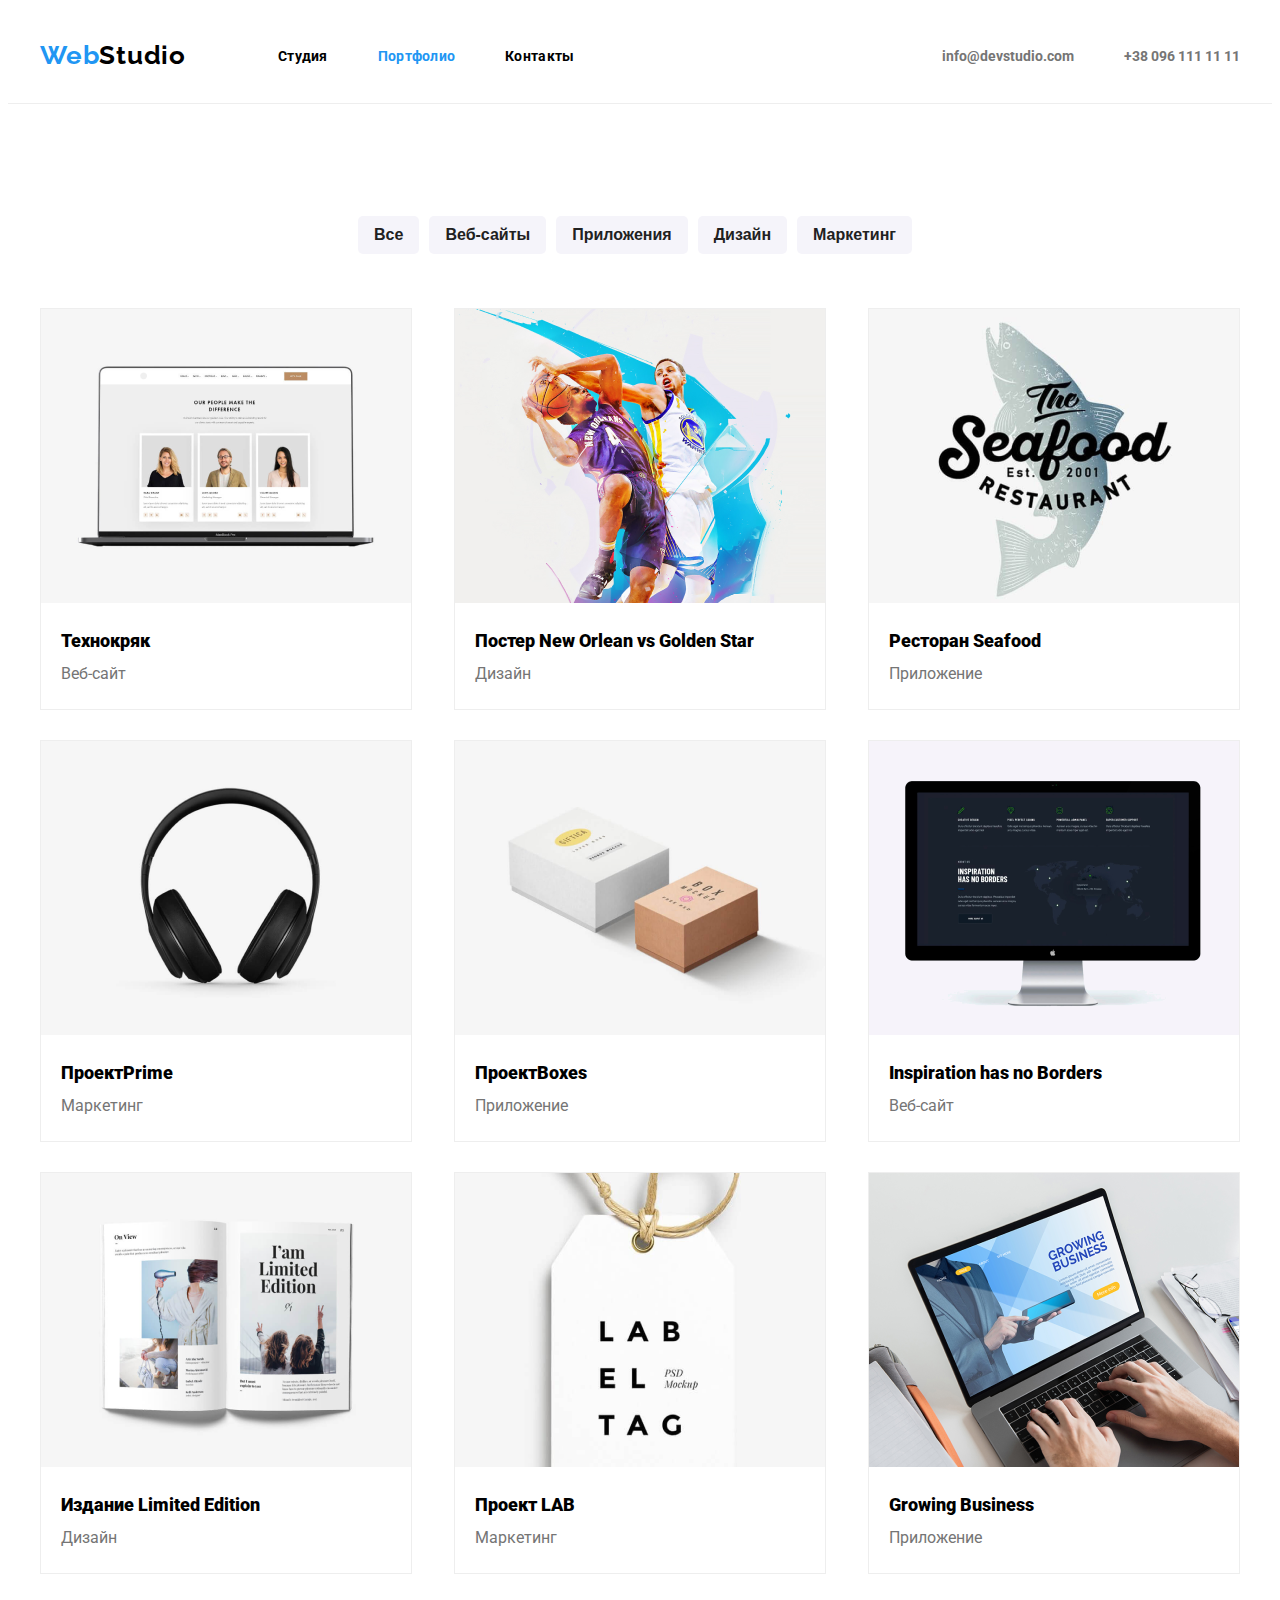
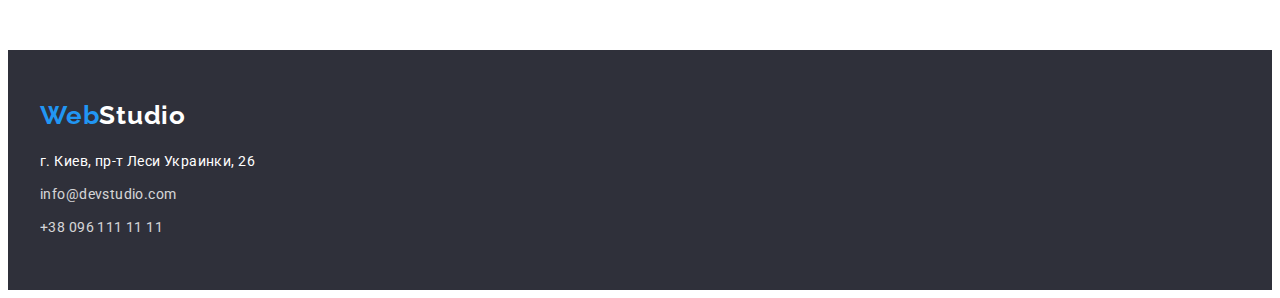
==== commit 3d9f240b: "update" ====
--- a/portfolio.htm
+++ b/portfolio.htm
@@ -5,21 +5,20 @@
         <link rel="stylesheet" href="https://cdnjs.cloudflare.com/ajax/libs/modern-normalize/1.0.0/modern-normalize.css"
             integrity="sha512-Zx6MlUMKSVJoQ+83OwhdILe8cSEsCzfqThJd7J/VA2UrK6Ctj85p+xzqfyuNXE5B1k25uUdmJ2OzItbBy9GHAQ=="
             crossorigin="anonymous" />
-        <title lang="en">WebStudio_portfolio</title>
-
+        <title lang="en">WebStudio_main_page</title>
         <link rel="preconnect" href="https://fonts.gstatic.com">
         <link href="https://fonts.googleapis.com/css2?family=Raleway:wght@700&family=Roboto:wght@400;500;700;900&display=swap"
             rel="stylesheet">
         <link rel="stylesheet" href="./CSS/styles1.css">
     </head>
     <body>
-        <section class="header">
-            <header class="header-container">
+        <header class="header">
+            <div class="header-container container">
                 <nav class="header-left-navigation">
                     <a href="" class="logo"><span>Web</span>Studio</a>
                     <ul class="main-menu">
-                        <li><a href="./index.htm" class="main-menu-title current"><b>Студия</b></a></li>
-                        <li><a href="./portfolio.htm" class="main-menu-title"><b>Портфолио</b></a></li>
+                        <li><a href="./index.htm" class="main-menu-title"><b>Студия</b></a></li>
+                        <li><a href="./portfolio.htm" class="main-menu-title current"><b>Портфолио</b></a></li>
                         <li><a href="#" class="main-menu-title"><b>Контакты</b></a></li>
                     </ul>
                 </nav>
@@ -27,81 +26,83 @@
                 <a class="header-right-navigation" href="mailto:info@devstudio.com"> info@devstudio.com</a>
                 <a class="header-right-navigation" href="tel:+380961111111"> +38 096 111 11 11</a>
                 </address>
-            </header>
-        </section>
+            </div>
+        </header>
         <main>
             <section class="portfolio">
-                <nav class="buttons">
-                    <ul>
-                        <li><button type="button">Все</button></li>
-                        <li><button type="button">Веб-сайты</button></li>
-                        <li><button type="button">Приложения</button></li>
-                        <li><button type="button">Дизайн</button></li>
-                        <li><button type="button">Маркетинг</button></li>
-                    </ul>
-                </nav>
-                <div class="pictures">
-                    <ul>
-                        <li><a href=""><img src="./images_page2/technokriak.png" alt="лептоп" width="370" height="294"/>
-                            <div class="pictures-tittle">
-                                <h3><b>Технокряк</b></h3>
-                                <p>Веб-сайт</p></a>
-                            </div>
-                        </li>
-                        <li><a href=""><img src="./images_page2/poster_new_orlean_vs_golden_star.png" alt="постер - Новый Орлеан" width="370" height="294" />
-                            <div class="pictures-tittle">
-                                <h3> <b>Постер </b><b lang="en">New Orlean vs Golden Star</b></h3>
-                                <p>Дизайн</p></a>
-                            </div>
-                        </li>
-                        <li><a href=""><img src="./images_page2/restaurant_seafood.png" alt="постер-ресторан морепродуктов" width="370" height="294" />
-                            <div class="pictures-tittle">
-                                <h3><b>Ресторан </b><b lang="en">Seafood</b></h3>
-                                <p>Приложение</p></a>
-                            </div>
-                        </li>
-                        <li><a href=""><img src="./images_page2/headphones.png" alt="наушники" width="370" height="294" />
-                            <div class="pictures-tittle">
-                                <h3><b>Проект</b><b lang="en">Prime</b></h3>
-                                <p>Маркетинг</p></a>
-                            </div>
-                        </li>
-                        <li><a href=""><img src="./images_page2/project_boxes.png" alt="ящики" width="370" height="294" />
-                            <div class="pictures-tittle">
-                                <h3><b>Проект</b><b lang="en">Boxes</b></h3>
-                                <p>Приложение</p></a>
-                            </div>
-                        </li>
-                        <li><a href=""><img src="./images_page2/inspiration_has_noborders.png" alt="монитор компьютера" width="370" height="294" />
-                            <div class="pictures-tittle">
-                                <h3><b lang="en">Inspiration has no Borders</b></h3>
-                                <p>Веб-сайт</p></a>
-                            </div>
-                        </li>
-                        <li><a href=""><img src="./images_page2/book.png" alt="книга" width="370" height="294" />
-                            <div class="pictures-tittle">
-                                <h3><b>Издание </b><b lang="en">Limited Edition</b></h3>
-                                <p>Дизайн</p></a>
-                            </div>
-                        </li>
-                        <li><a href=""><img src="./images_page2/label.png" alt="бирка" width="370" height="294" />
-                            <div class="pictures-tittle">
-                                <h3><b>Проект </b><b lang="en">LAB</b></h3>
-                                <p>Маркетинг</p></a>
-                            </div>
-                        </li>
-                        <li><a href=""><img src="./images_page2/lap_top.png" alt="сайт на экране компьютера" width="370" height="294" />
-                            <div class="pictures-tittle">
-                                <h3><b lang="en">Growing Business</b></h3>
-                                <p>Приложение</p></a>
-                            </div>
-                        </li>
-                    </ul>
+                <div class="container">
+                    <nav class="buttons">
+                        <ul>
+                            <li><button type="button">Все</button></li>
+                            <li><button type="button">Веб-сайты</button></li>
+                            <li><button type="button">Приложения</button></li>
+                            <li><button type="button">Дизайн</button></li>
+                            <li><button type="button">Маркетинг</button></li>
+                        </ul>
+                    </nav>
+                    <div class="pictures">
+                        <ul>
+                            <li><a href=""><img src="./images/technokriak.png" alt="лептоп" width="370" height="294"/>
+                                <div class="pictures-tittle">
+                                    <h3><b>Технокряк</b></h3>
+                                    <p>Веб-сайт</p></a>
+                                </div>
+                            </li>
+                            <li><a href=""><img src="./images/poster_new_orlean_vs_golden_star.png" alt="постер - Новый Орлеан" width="370" height="294" />
+                                <div class="pictures-tittle">
+                                    <h3> <b>Постер </b><b lang="en">New Orlean vs Golden Star</b></h3>
+                                    <p>Дизайн</p></a>
+                                </div>
+                            </li>
+                            <li><a href=""><img src="./images/restaurant_seafood.png" alt="постер-ресторан морепродуктов" width="370" height="294" />
+                                <div class="pictures-tittle">
+                                    <h3><b>Ресторан </b><b lang="en">Seafood</b></h3>
+                                    <p>Приложение</p></a>
+                                </div>
+                            </li>
+                            <li><a href=""><img src="./images/headphones.png" alt="наушники" width="370" height="294" />
+                                <div class="pictures-tittle">
+                                    <h3><b>Проект</b><b lang="en">Prime</b></h3>
+                                    <p>Маркетинг</p></a>
+                                </div>
+                            </li>
+                            <li><a href=""><img src="./images/project_boxes.png" alt="ящики" width="370" height="294" />
+                                <div class="pictures-tittle">
+                                    <h3><b>Проект</b><b lang="en">Boxes</b></h3>
+                                    <p>Приложение</p></a>
+                                </div>
+                            </li>
+                            <li><a href=""><img src="./images/inspiration_has_noborders.png" alt="монитор компьютера" width="370" height="294" />
+                                <div class="pictures-tittle">
+                                    <h3><b lang="en">Inspiration has no Borders</b></h3>
+                                    <p>Веб-сайт</p></a>
+                                </div>
+                            </li>
+                            <li><a href=""><img src="./images/book.png" alt="книга" width="370" height="294" />
+                                <div class="pictures-tittle">
+                                    <h3><b>Издание </b><b lang="en">Limited Edition</b></h3>
+                                    <p>Дизайн</p></a>
+                                </div>
+                            </li>
+                            <li><a href=""><img src="./images/label.png" alt="бирка" width="370" height="294" />
+                                <div class="pictures-tittle">
+                                    <h3><b>Проект </b><b lang="en">LAB</b></h3>
+                                    <p>Маркетинг</p></a>
+                                </div>
+                            </li>
+                            <li><a href=""><img src="./images/lap_top.png" alt="сайт на экране компьютера" width="370" height="294" />
+                                <div class="pictures-tittle">
+                                    <h3><b lang="en">Growing Business</b></h3>
+                                    <p>Приложение</p></a>
+                                </div>
+                            </li>
+                        </ul>
+                    </div>
                 </div>
             </section>
         </main>
         <footer class="footer">
-            <div class="footer-container">
+            <div class="footer-container container">
                 <a href="" class="logo"> <span>Web</span>Studio</a>
                 <address>
                     <ul>
--- a/CSS/styles1.css
+++ b/CSS/styles1.css
@@ -29,15 +29,18 @@
   display:block;
 }
 .header{
-  box-shadow: 0px 1px 0px 0px #eeeeee;
-}
-.header-container {
+  border-bottom: solid 1px #eeeeee;
+  padding: 32px 0;
+}
+.container{
   width: 1200px;
-  display: flex;
   padding-left: 15px;
   padding-right: 15px;
   margin-left: auto;
   margin-right: auto;
+}
+.header-container {
+  display: flex;
 }
 a.logo {
   width: 145px;
@@ -57,8 +60,6 @@
 .header-address {
   display: flex;
   align-items: center;
-  margin-top: 32px;
-  margin-bottom: 32px;
 }
 .header-address {
   align-items: center;
@@ -88,6 +89,7 @@
   font-size: 14px;
   font-weight: 400;
   letter-spacing: 0.02em;
+  padding: 6px 0;
 }
 .moto-section{
   background-color: #2f303a;
@@ -129,10 +131,7 @@
   border-radius: 5px;
 }
 .preferences{
-  width: 1200px;
-  padding-left: 15px;
-  padding-right: 15px;
-  margin: 103px auto 93px;
+  padding: 80px 0 94px;
 }
 .preferences-container ul {
   display: flex;
@@ -162,16 +161,8 @@
   margin-right: 30px;
 }
 .what-we-do{
-  width: 1200px;
-  padding-left: 15px;
-  padding-right: 15px;
-  margin-left: auto;
-  margin-right: auto;
-}
-.what-we-do-container {
-
-}
-
+  padding-bottom: 123px;
+}
 .what-we-do-container h2 {
   text-align: center;
   font-size: 36px;
@@ -185,21 +176,13 @@
   flex-direction: row;
   justify-content: space-between;
   list-style: none;
-  margin: 0;
-  padding: 20px 0;
   width: 100%;
 }
 .our-team{
   background-color: #f5f4fa;
   width: 100%;
   align-items: center;
-  margin-top: 74px;
-}
-.our-team-container {
- width: 1200px;
- padding: 94px 15px 90px 15px;
- margin-left: auto;
- margin-right: auto;
+  padding: 94px 0;
 }
 .our-team-container ul {
   list-style: none;
@@ -214,9 +197,9 @@
 }
 .our-team-container li {
   text-align: center;
-  border-style: solid;
-  border-width: 1px;
-  border-color: #eeeeee;
+  outline-color: #eeeeee;
+  outline-style: solid;
+  outline-width: 1px;
   background-color: #ffffff;
   box-shadow: 0px 2px 4px -1px #757575;
   border-radius: 3px;
@@ -240,17 +223,9 @@
   margin-bottom: 0;
 }
 .footer{
-  padding-top: 50px;
+  padding: 50px 0;
   background-color: #2f303a;
   width: 100%;
-}
-.footer-container {
-  width: 1200px;
-  padding-left: 15px;
-  padding-right: 15px;
-  margin-left: auto;
-  margin-right: auto;
-
 }
 .footer-container ul a {
   display: inline-block;
@@ -272,7 +247,7 @@
   font-weight: 400;
   line-height: 1.714;
   letter-spacing: 0.03em;
-  padding: 20px 0px 50px;
+  padding-top: 20px;
 }
 .footer-container address {
   font-style: normal;
@@ -281,7 +256,6 @@
 /* portfolio */
 
 .portfolio {
-  width: 100%;
   display: flex;
   flex-wrap: wrap;
   align-items: center;
@@ -289,14 +263,8 @@
   padding-top: 112px;
 }
 .buttons{
-  width: 1200px;
   display: flex;
   justify-items: center;
-  padding-left: 15px;
-  padding-right: 15px;
-  margin-left: auto;
-  margin-right: auto;
-
 }
 .buttons ul {
   margin: auto;
@@ -331,14 +299,9 @@
   cursor: pointer;
 }
 .pictures ul {
-  width: 1200px;
   display: flex;
   flex-wrap: wrap;
   justify-content: space-between;
-  padding-left: 15px;
-  padding-right: 15px;
-  margin-left: auto;
-  margin-right: auto;
   padding-bottom: 76px;
 }
 .pictures li:nth-child(3n){
